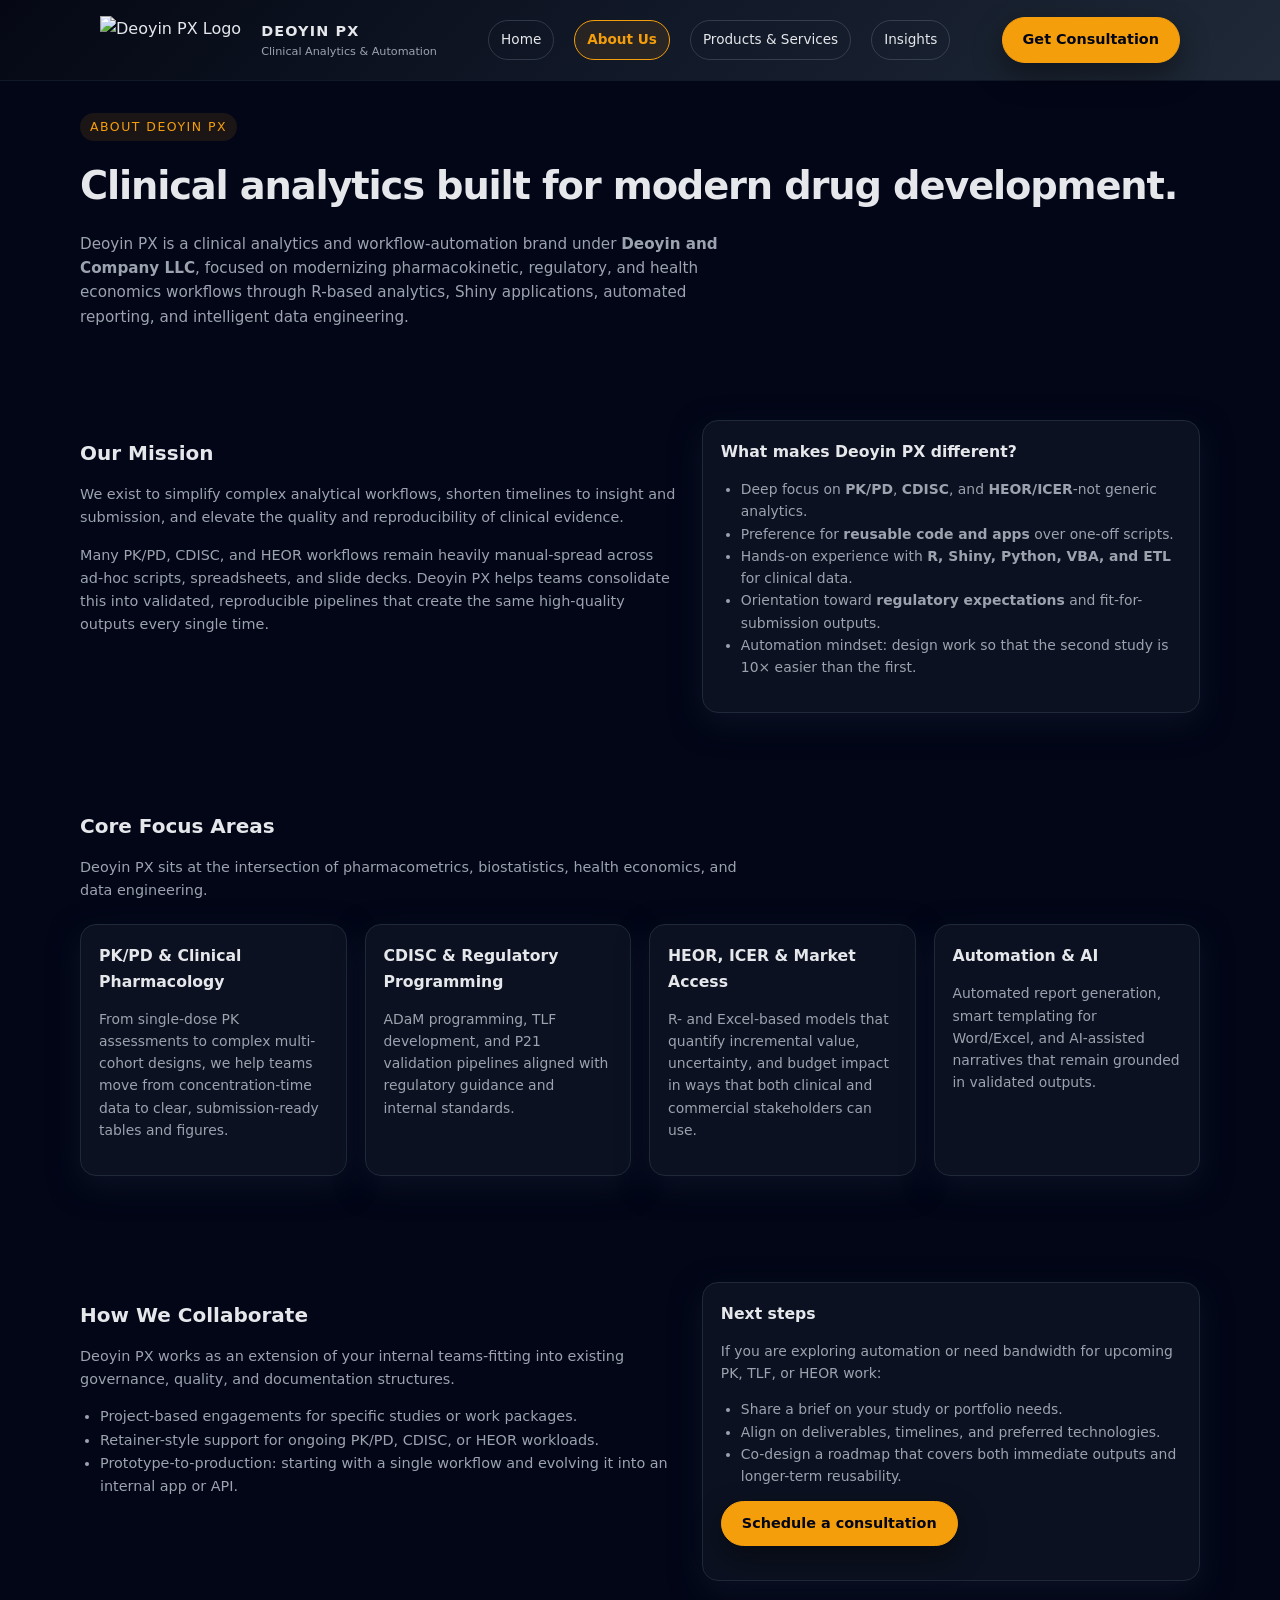
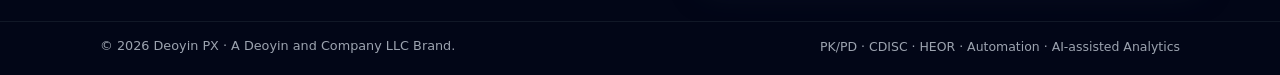
==== about/index.html @ d62b906c "Add new folders for pages" ====
<!DOCTYPE html>
<html lang="en">
<head>
  <meta charset="UTF-8" />
  <title>About | Deoyin PX | Clinical Analytics & Automation</title>
  <meta name="viewport" content="width=device-width, initial-scale=1" />
  <meta name="description" content="Learn more about Deoyin PX, a clinical analytics and automation brand modernizing PK/PD, CDISC, HEOR, and reporting workflows." />
  <style>
    /* Same base styles as index.html */
    :root {
      --bg-dark: #050814;
      --bg-hero-grad: linear-gradient(135deg, #050814, #111827, #1f2937);
      --accent: #f59e0b;
      --accent-soft: rgba(245, 158, 11, 0.1);
      --text-main: #e5e7eb;
      --text-muted: #9ca3af;
      --card-bg: #0b1120;
      --border-subtle: #1f2937;
      --chip-bg: rgba(31, 41, 55, 0.8);
      --link: #38bdf8;
    }

    * { box-sizing: border-box; }

    body {
      margin: 0;
      font-family: system-ui, -apple-system, BlinkMacSystemFont, "Segoe UI", sans-serif;
      background: radial-gradient(circle at top, #020617 0, #020617 40%, #020617 100%);
      color: var(--text-main);
      line-height: 1.6;
    }

    a { color: var(--link); text-decoration: none; }
    a:hover { text-decoration: underline; }

    .page { min-height: 100vh; display: flex; flex-direction: column; }

    header {
      background: var(--bg-hero-grad);
      border-bottom: 1px solid #111827;
      position: sticky;
      top: 0;
      z-index: 20;
    }

    .nav {
      max-width: 1120px;
      margin: 0 auto;
      padding: 16px 20px;
      display: flex;
      align-items: center;
      justify-content: space-between;
      gap: 16px;
    }

    .nav-left {
      display: flex;
      align-items: center;
      gap: 10px;
    }

    .logo-text {
      display: flex;
      flex-direction: column;
    }

    .logo-text-main {
      font-weight: 600;
      letter-spacing: 0.08em;
      font-size: 0.9rem;
      text-transform: uppercase;
    }

    .logo-text-sub {
      font-size: 0.7rem;
      color: var(--text-muted);
    }

    .nav-center {
      display: flex;
      align-items: center;
      gap: 20px;
    }

    .nav-center .nav-link {
      font-size: 0.85rem;
      padding: 8px 12px;
      border-radius: 999px;
      color: var(--text-main);
      border: 1px solid rgba(148, 163, 184, 0.25);
      transition: background 0.2s, border-color 0.2s;
      text-decoration: none;
    }

    .nav-center .nav-link:hover {
      background: rgba(148, 163, 184, 0.15);
      border-color: rgba(148, 163, 184, 0.5);
    }

    .nav-center .nav-link.active {
      background: var(--accent-soft);
      border-color: var(--accent);
      color: var(--accent);
      font-weight: 600;
    }

    .nav-right {
      display: flex;
      align-items: center;
      gap: 10px;
      font-size: 0.85rem;
    }

    .btn {
      display: inline-flex;
      align-items: center;
      justify-content: center;
      padding: 10px 20px;
      border-radius: 999px;
      font-size: 0.9rem;
      border: 1px solid transparent;
      cursor: pointer;
      text-decoration: none;
    }

    .btn-primary {
      background: var(--accent);
      border-color: var(--accent);
      color: #020617;
      font-weight: 600;
      box-shadow: 0 12px 30px rgba(0,0,0,0.4);
    }

    .btn-primary:hover { filter: brightness(1.05); }

    @media (max-width: 900px) {
      .nav { flex-wrap: wrap; justify-content: center; }
      .nav-center { order: 3; flex-wrap: wrap; justify-content: center; }
    }

    main { flex: 1; }

    .section {
      padding: 40px 20px;
    }

    .section-inner {
      max-width: 1120px;
      margin: 0 auto;
    }

    .hero-simple {
      padding-top: 32px;
      padding-bottom: 10px;
    }

    .page-eyebrow {
      display: inline-flex;
      align-items: center;
      gap: 6px;
      padding: 4px 10px;
      border-radius: 999px;
      background: var(--accent-soft);
      color: var(--accent);
      font-size: 0.78rem;
      letter-spacing: 0.12em;
      text-transform: uppercase;
    }

    .page-title {
      font-size: clamp(1.9rem, 2.6vw + 1rem, 2.4rem);
      font-weight: 650;
      letter-spacing: -0.03em;
      margin: 14px 0 8px;
    }

    .page-subtitle {
      font-size: 0.95rem;
      color: var(--text-muted);
      max-width: 640px;
    }

    .section-title {
      font-size: 1.25rem;
      margin-bottom: 8px;
    }

    .section-sub {
      font-size: 0.9rem;
      color: var(--text-muted);
      max-width: 680px;
    }

    .two-col {
      display: grid;
      grid-template-columns: minmax(0, 1.2fr) minmax(0, 1fr);
      gap: 24px;
      margin-top: 26px;
    }

    @media (max-width: 900px) {
      .two-col {
        grid-template-columns: minmax(0, 1fr);
      }
    }

    .card {
      background: var(--card-bg);
      border-radius: 16px;
      padding: 18px 18px 20px;
      border: 1px solid var(--border-subtle);
      box-shadow: 0 10px 30px rgba(15, 23, 42, 0.7);
      font-size: 0.87rem;
      color: var(--text-muted);
    }

    .card h3 {
      margin-top: 0;
      margin-bottom: 6px;
      font-size: 0.98rem;
      color: var(--text-main);
    }

    ul { padding-left: 20px; }

    footer {
      border-top: 1px solid #111827;
      background: #020617;
      font-size: 0.8rem;
      color: var(--text-muted);
    }

    .footer-inner {
      max-width: 1120px;
      margin: 0 auto;
      padding: 14px 20px 18px;
      display: flex;
      flex-wrap: wrap;
      justify-content: space-between;
      gap: 10px;
      align-items: center;
    }
  </style>
</head>
<body>
<div class="page">
<header>
  <div class="nav">
    <div class="nav-left">
      <img src="img/deoyin-px-logo.png"
           alt="Deoyin PX Logo"
           style="height:48px; width:auto; margin-right:10px;">
      <div class="logo-text">
        <div class="logo-text-main">DEOYIN PX</div>
        <div class="logo-text-sub">Clinical Analytics & Automation</div>
      </div>
    </div>

    <div class="nav-center">
      <a class="nav-link" href="index.html">Home</a>
      <a class="nav-link active" href="about.html">About Us</a>
      <a class="nav-link" href="services.html">Products & Services</a>
      <a class="nav-link" href="insights.html">Insights</a>
    </div>

    <div class="nav-right">
      <a class="btn btn-primary" href="consultation.html">
        Get Consultation
      </a>
    </div>
  </div>
</header>

<main>
  <section class="section hero-simple">
    <div class="section-inner">
      <div class="page-eyebrow">About Deoyin PX</div>
      <h1 class="page-title">Clinical analytics built for modern drug development.</h1>
      <p class="page-subtitle">
        Deoyin PX is a clinical analytics and workflow-automation brand under <strong>Deoyin and Company LLC</strong>, focused on modernizing pharmacokinetic, regulatory, and health economics workflows through R-based analytics, Shiny applications, automated reporting, and intelligent data engineering.
      </p>
    </div>
  </section>

  <section class="section">
    <div class="section-inner two-col">
      <div>
        <h2 class="section-title">Our Mission</h2>
        <p class="section-sub">
          We exist to simplify complex analytical workflows, shorten timelines to insight and submission, and elevate the quality and reproducibility of clinical evidence.
        </p>
        <p style="font-size:0.9rem; color:var(--text-muted); margin-top:10px;">
          Many PK/PD, CDISC, and HEOR workflows remain heavily manual-spread across ad-hoc scripts, spreadsheets, and slide decks. Deoyin PX helps teams consolidate this into validated, reproducible pipelines that create the same high-quality outputs every single time.
        </p>
      </div>

      <div class="card">
        <h3>What makes Deoyin PX different?</h3>
        <ul>
          <li>Deep focus on <strong>PK/PD</strong>, <strong>CDISC</strong>, and <strong>HEOR/ICER</strong>-not generic analytics.</li>
          <li>Preference for <strong>reusable code and apps</strong> over one-off scripts.</li>
          <li>Hands-on experience with <strong>R, Shiny, Python, VBA, and ETL</strong> for clinical data.</li>
          <li>Orientation toward <strong>regulatory expectations</strong> and fit-for-submission outputs.</li>
          <li>Automation mindset: design work so that the second study is 10× easier than the first.</li>
        </ul>
      </div>
    </div>
  </section>

  <section class="section">
    <div class="section-inner">
      <h2 class="section-title">Core Focus Areas</h2>
      <p class="section-sub">
        Deoyin PX sits at the intersection of pharmacometrics, biostatistics, health economics, and data engineering.
      </p>

      <div style="display:grid; grid-template-columns:repeat(auto-fit,minmax(260px,1fr)); gap:18px; margin-top:22px;">
        <div class="card">
          <h3>PK/PD & Clinical Pharmacology</h3>
          <p>
            From single-dose PK assessments to complex multi-cohort designs, we help teams move from concentration-time data to clear, submission-ready tables and figures.
          </p>
        </div>
        <div class="card">
          <h3>CDISC & Regulatory Programming</h3>
          <p>
            ADaM programming, TLF development, and P21 validation pipelines aligned with regulatory guidance and internal standards.
          </p>
        </div>
        <div class="card">
          <h3>HEOR, ICER & Market Access</h3>
          <p>
            R- and Excel-based models that quantify incremental value, uncertainty, and budget impact in ways that both clinical and commercial stakeholders can use.
          </p>
        </div>
        <div class="card">
          <h3>Automation & AI</h3>
          <p>
            Automated report generation, smart templating for Word/Excel, and AI-assisted narratives that remain grounded in validated outputs.
          </p>
        </div>
      </div>
    </div>
  </section>

  <section class="section">
    <div class="section-inner two-col">
      <div>
        <h2 class="section-title">How We Collaborate</h2>
        <p class="section-sub">
          Deoyin PX works as an extension of your internal teams-fitting into existing governance, quality, and documentation structures.
        </p>
        <ul style="font-size:0.9rem; color:var(--text-muted); margin-top:10px;">
          <li>Project-based engagements for specific studies or work packages.</li>
          <li>Retainer-style support for ongoing PK/PD, CDISC, or HEOR workloads.</li>
          <li>Prototype-to-production: starting with a single workflow and evolving it into an internal app or API.</li>
        </ul>
      </div>

      <div class="card">
        <h3>Next steps</h3>
        <p>
          If you are exploring automation or need bandwidth for upcoming PK, TLF, or HEOR work:
        </p>
        <ul>
          <li>Share a brief on your study or portfolio needs.</li>
          <li>Align on deliverables, timelines, and preferred technologies.</li>
          <li>Co-design a roadmap that covers both immediate outputs and longer-term reusability.</li>
        </ul>
        <p style="margin-top:10px;">
          <a class="btn btn-primary" href="consultation.html">Schedule a consultation</a>
        </p>
      </div>
    </div>
  </section>
</main>

<footer>
  <div class="footer-inner">
    <span>© <span id="year"></span> Deoyin PX · A Deoyin and Company LLC Brand.</span>
    <span style="font-size: 0.78rem;">PK/PD · CDISC · HEOR · Automation · AI-assisted Analytics</span>
  </div>
</footer>
</div>
<script>
  document.getElementById("year").textContent = new Date().getFullYear();
</script>
</body>
</html>
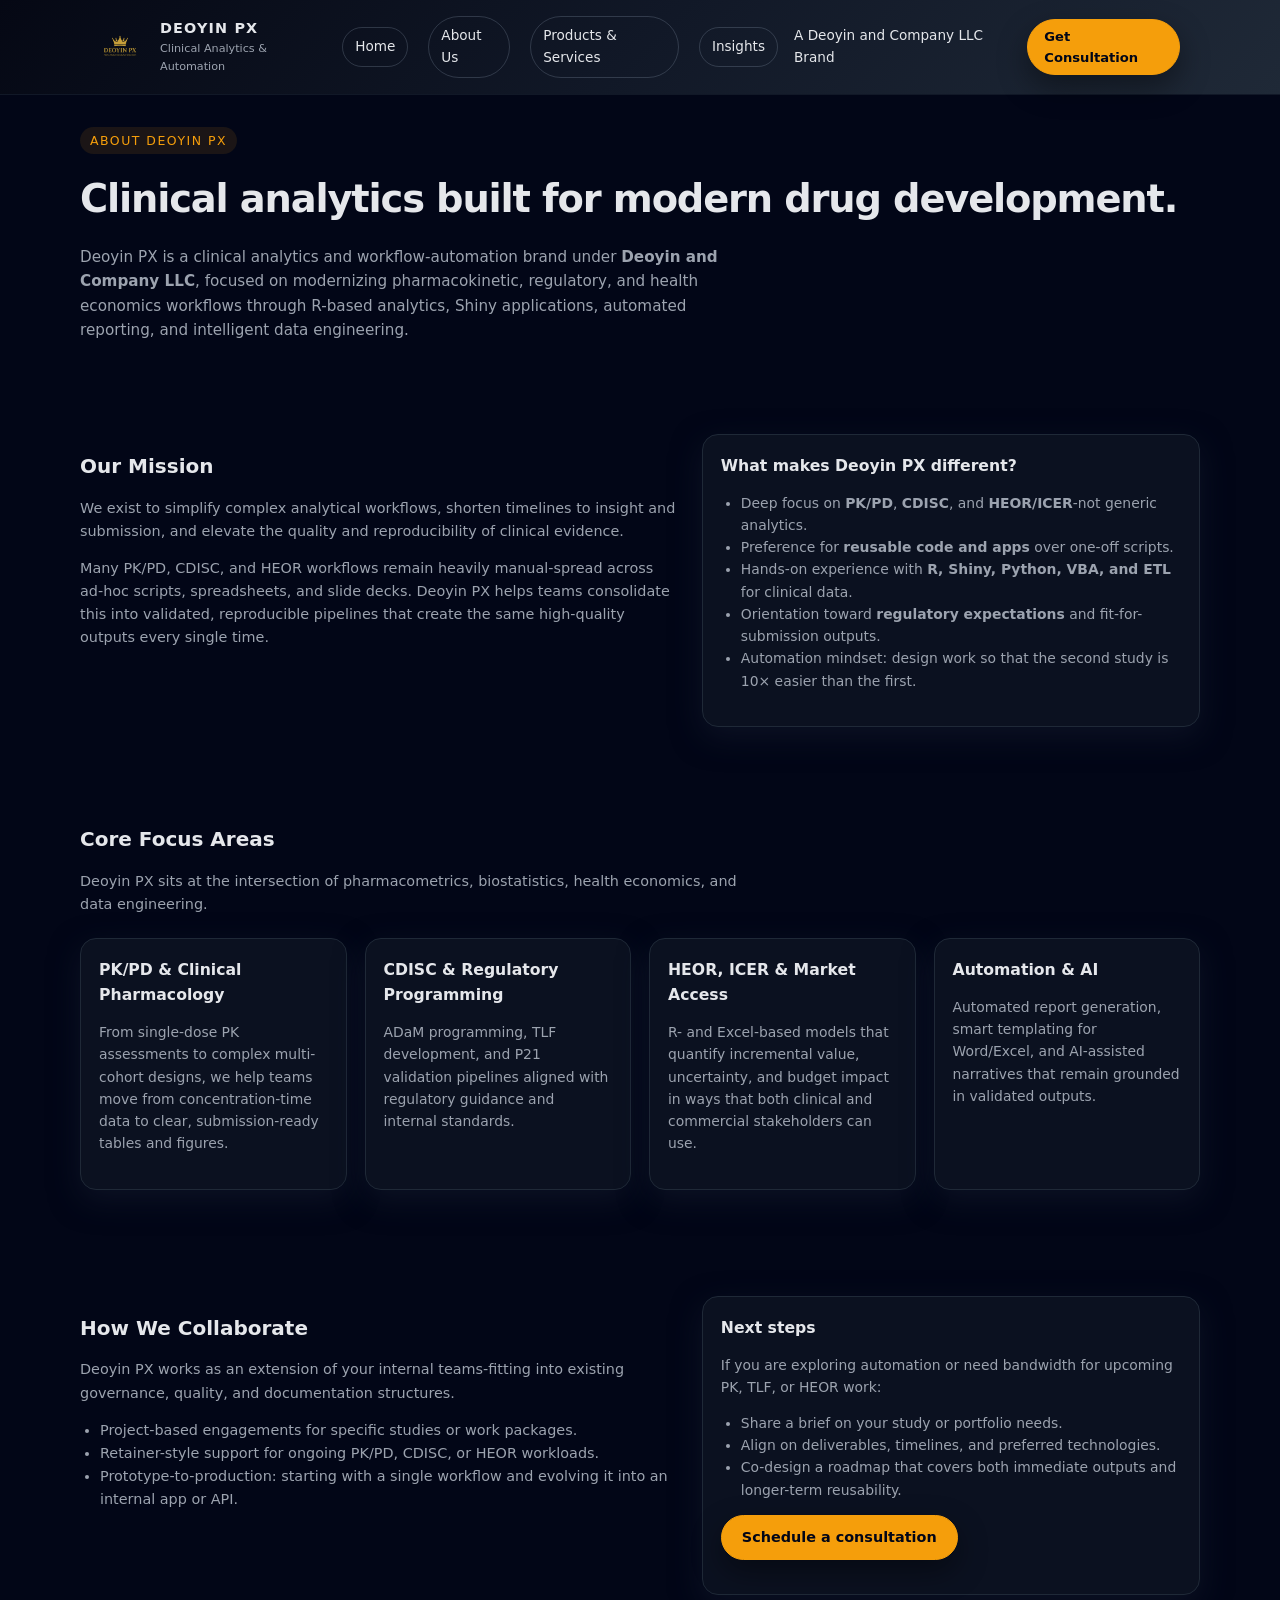
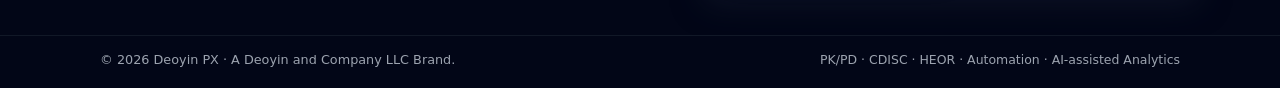
==== commit 2bb82ed7: "Update index.html modified header to make active" ====
--- a/about/index.html
+++ b/about/index.html
@@ -246,25 +246,52 @@
 <div class="page">
 <header>
   <div class="nav">
+    <!-- LEFT: Logo -->
     <div class="nav-left">
-      <img src="img/deoyin-px-logo.png"
+      <img src="/img/deoyin-px-logo.png"
            alt="Deoyin PX Logo"
-           style="height:48px; width:auto; margin-right:10px;">
+           style="height:40px; width:auto; margin-right:10px;">
       <div class="logo-text">
         <div class="logo-text-main">DEOYIN PX</div>
         <div class="logo-text-sub">Clinical Analytics & Automation</div>
       </div>
     </div>
 
-    <div class="nav-center">
-      <a class="nav-link" href="index.html">Home</a>
-      <a class="nav-link active" href="about.html">About Us</a>
-      <a class="nav-link" href="services.html">Products & Services</a>
-      <a class="nav-link" href="insights.html">Insights</a>
-    </div>
-
+    <!-- CENTER: Main navigation -->
+    <nav class="nav-center">
+      <!-- On EACH page, set nav-active on the relevant link -->
+
+      <!-- Home -->
+      <a href="/"
+         class="nav-link <!--HOME_ACTIVE-->">
+        Home
+      </a>
+
+      <!-- About Us -->
+      <a href="/about/"
+         class="nav-link nav-active <!--ABOUT_ACTIVE-->">
+        About Us
+      </a>
+
+      <!-- Products / Services -->
+      <a href="/services/"
+         class="nav-link <!--SERVICES_ACTIVE-->">
+        Products &amp; Services
+      </a>
+
+      <!-- Insights -->
+      <a href="/insights/"
+         class="nav-link <!--INSIGHTS_ACTIVE-->">
+        Insights
+      </a>
+    </nav>
+
+    <!-- RIGHT: Brand chip + Call to action -->
     <div class="nav-right">
-      <a class="btn btn-primary" href="consultation.html">
+      <div class="nav-chip">A Deoyin and Company LLC Brand</div>
+      <a class="btn btn-primary"
+         href="/consultation/"
+         style="padding: 6px 16px; font-size: 0.82rem;">
         Get Consultation
       </a>
     </div>
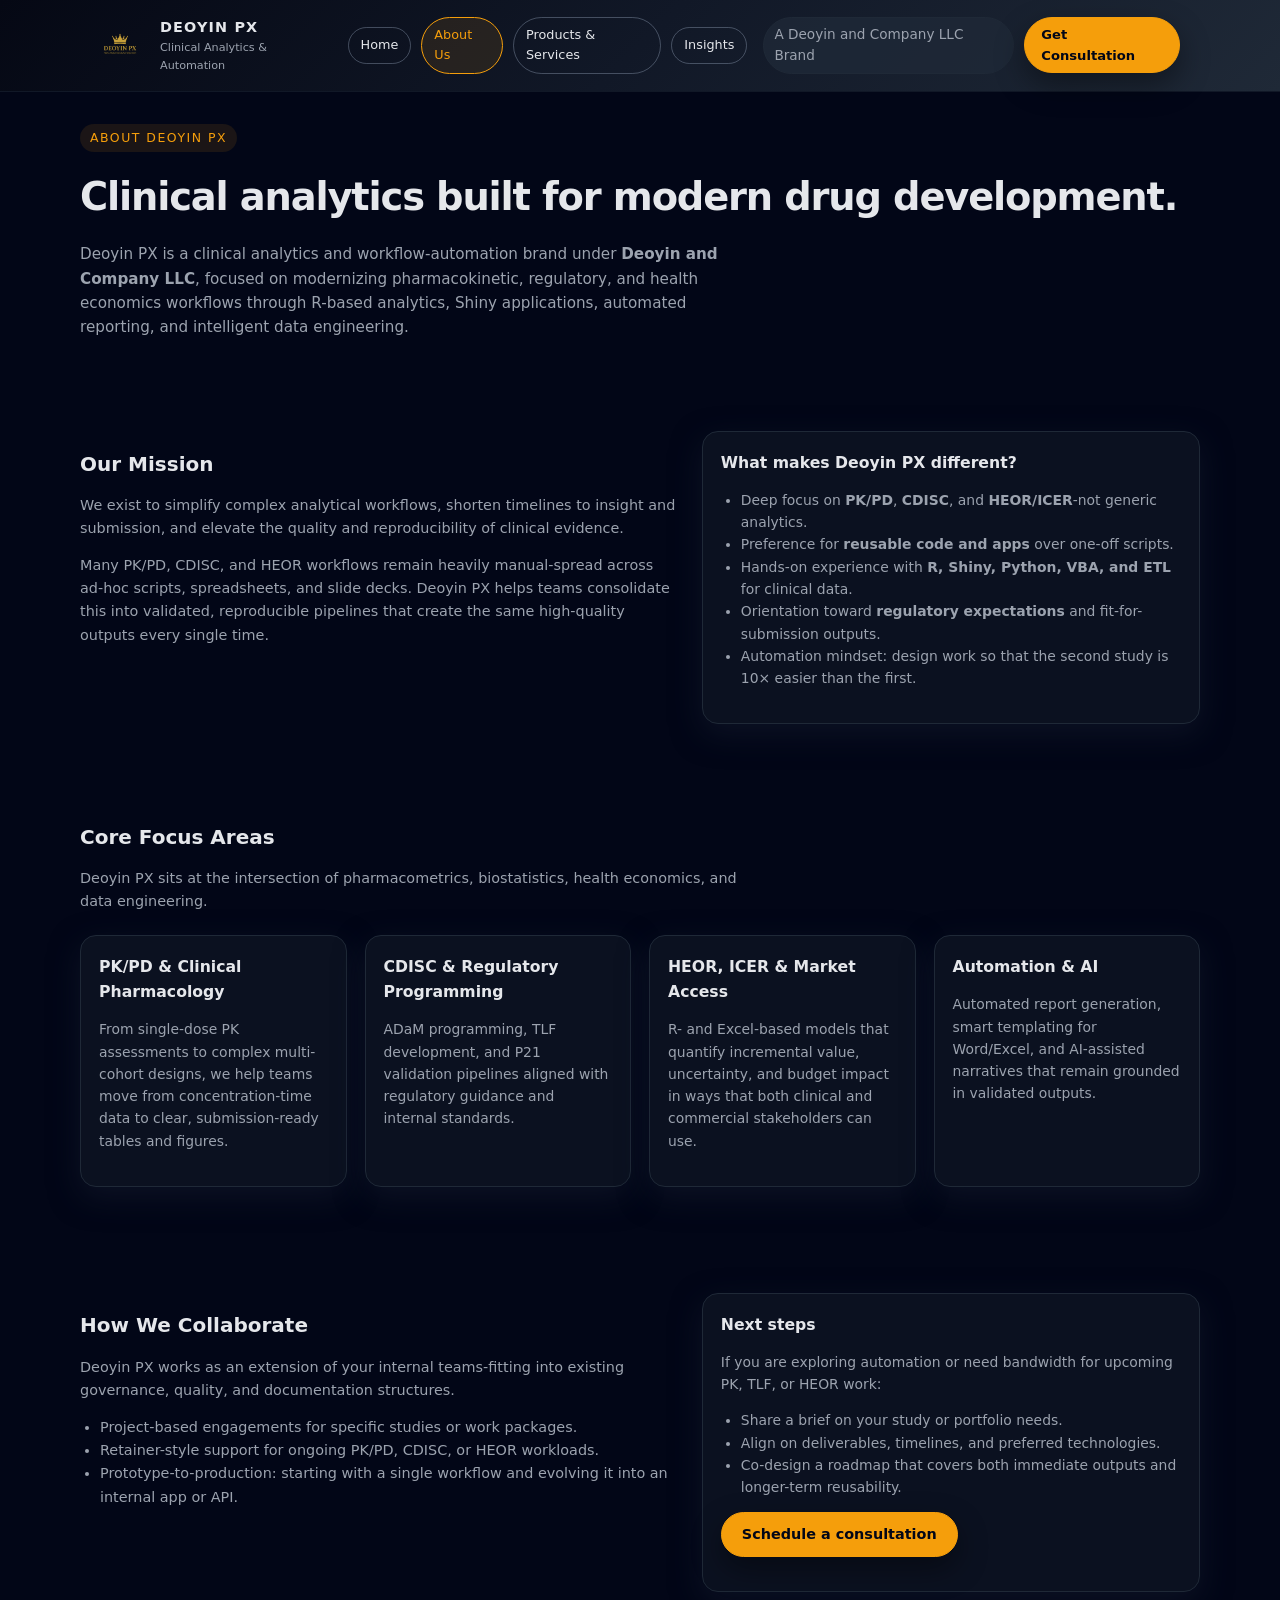
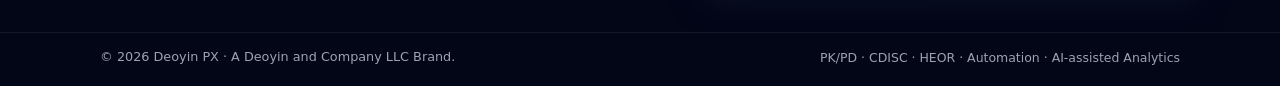
==== commit 7bb62d78: "Update index.html fixed navigation highlight" ====
--- a/about/index.html
+++ b/about/index.html
@@ -43,73 +43,88 @@
       z-index: 20;
     }
 
-    .nav {
-      max-width: 1120px;
-      margin: 0 auto;
-      padding: 16px 20px;
-      display: flex;
-      align-items: center;
-      justify-content: space-between;
-      gap: 16px;
-    }
-
-    .nav-left {
-      display: flex;
-      align-items: center;
-      gap: 10px;
-    }
-
-    .logo-text {
-      display: flex;
-      flex-direction: column;
-    }
-
-    .logo-text-main {
-      font-weight: 600;
-      letter-spacing: 0.08em;
-      font-size: 0.9rem;
-      text-transform: uppercase;
-    }
-
-    .logo-text-sub {
-      font-size: 0.7rem;
-      color: var(--text-muted);
-    }
-
-    .nav-center {
-      display: flex;
-      align-items: center;
-      gap: 20px;
-    }
-
-    .nav-center .nav-link {
-      font-size: 0.85rem;
-      padding: 8px 12px;
-      border-radius: 999px;
-      color: var(--text-main);
-      border: 1px solid rgba(148, 163, 184, 0.25);
-      transition: background 0.2s, border-color 0.2s;
-      text-decoration: none;
-    }
-
-    .nav-center .nav-link:hover {
-      background: rgba(148, 163, 184, 0.15);
-      border-color: rgba(148, 163, 184, 0.5);
-    }
-
-    .nav-center .nav-link.active {
-      background: var(--accent-soft);
-      border-color: var(--accent);
-      color: var(--accent);
-      font-weight: 600;
-    }
-
-    .nav-right {
-      display: flex;
-      align-items: center;
-      gap: 10px;
-      font-size: 0.85rem;
-    }
+.nav {
+  max-width: 1120px;
+  margin: 0 auto;
+  padding: 16px 20px;
+  display: flex;
+  align-items: center;
+  justify-content: space-between;
+  gap: 16px;
+}
+
+.nav-left {
+  display: flex;
+  align-items: center;
+  gap: 10px;
+}
+
+.logo-text {
+  display: flex;
+  flex-direction: column;
+}
+
+.logo-text-main {
+  font-weight: 600;
+  letter-spacing: 0.08em;
+  font-size: 0.9rem;
+  text-transform: uppercase;
+}
+
+.logo-text-sub {
+  font-size: 0.7rem;
+  color: var(--text-muted);
+}
+
+/* NEW: center nav links */
+.nav-center {
+  display: flex;
+  align-items: center;
+  gap: 10px;
+  font-size: 0.82rem;
+}
+
+    /* Right side (chip + button) */
+.nav-right {
+  display: flex;
+  align-items: center;
+  gap: 10px;
+  font-size: 0.85rem;
+}
+/* --- NAV LINKS --- */
+
+.nav-link {
+  padding: 7px 12px;
+  border-radius: 999px;
+  border: 1px solid rgba(148, 163, 184, 0.4);
+  font-size: 0.8rem;
+  color: var(--text-main);
+  text-decoration: none;
+  background: transparent;
+  transition: background 0.15s ease, border-color 0.15s ease, color 0.15s ease;
+}
+
+.nav-link:hover {
+  background: rgba(15, 23, 42, 0.9);
+  border-color: rgba(148, 163, 184, 0.8);
+}
+
+/* Active page link */
+.nav-link.nav-active {
+  background: var(--accent-soft);
+  border-color: var(--accent);
+  color: var(--accent);
+}
+
+/* “A Deoyin and Company LLC Brand” chip – keep or adapt */
+.nav-chip {
+  padding: 6px 10px;
+  border-radius: 999px;
+  background: var(--chip-bg);
+  color: var(--text-muted);
+  border: 1px solid #1f2937;
+}
+
 
     .btn {
       display: inline-flex;
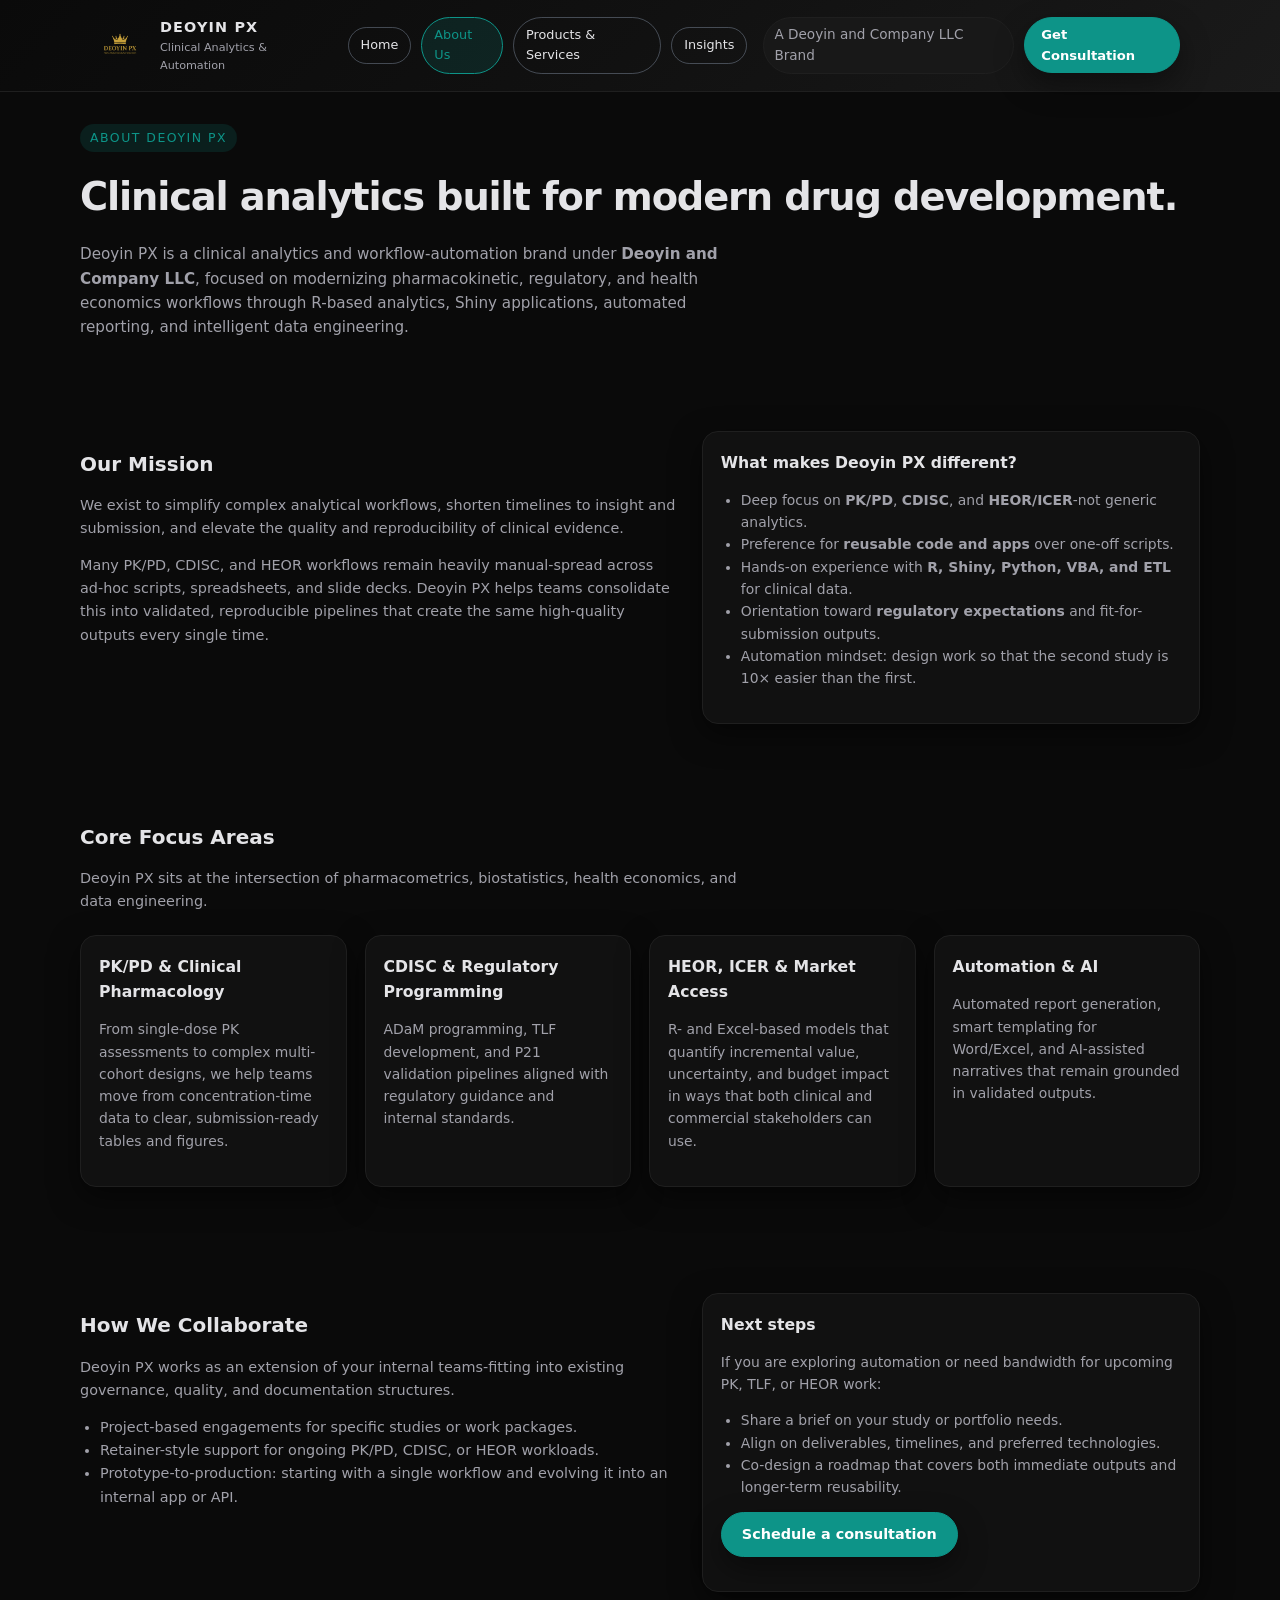
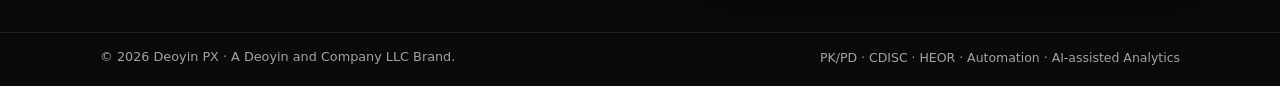
==== commit 6030129c: "Apply zinc-dark + teal design system palette across all pages Replace gold accent with teal (#0d9488" ====
--- a/about/index.html
+++ b/about/index.html
@@ -8,16 +8,23 @@
   <style>
     /* Same base styles as index.html */
     :root {
-      --bg-dark: #050814;
-      --bg-hero-grad: linear-gradient(135deg, #050814, #111827, #1f2937);
-      --accent: #f59e0b;
-      --accent-soft: rgba(245, 158, 11, 0.1);
-      --text-main: #e5e7eb;
-      --text-muted: #9ca3af;
-      --card-bg: #0b1120;
-      --border-subtle: #1f2937;
-      --chip-bg: rgba(31, 41, 55, 0.8);
-      --link: #38bdf8;
+      --bg: #0a0a0a;
+      --surface: #111111;
+      --surface-2: #1a1a1a;
+      --surface-3: #222222;
+      --border: #1f1f1f;
+      --border-2: #2a2a2a;
+      --text: #e4e4e7;
+      --text-2: #a1a1aa;
+      --muted: #52525b;
+      --accent: #0d9488;
+      --accent-hover: #0f9e90;
+      --accent-dim: rgba(13,148,136,.15);
+      --critical: #ef4444;
+      --high: #f97316;
+      --medium: #eab308;
+      --low: #22c55e;
+      --info: #3b82f6;
     }
 
     * { box-sizing: border-box; }
@@ -25,19 +32,19 @@
     body {
       margin: 0;
       font-family: system-ui, -apple-system, BlinkMacSystemFont, "Segoe UI", sans-serif;
-      background: radial-gradient(circle at top, #020617 0, #020617 40%, #020617 100%);
-      color: var(--text-main);
+      background: var(--bg);
+      color: var(--text);
       line-height: 1.6;
     }
 
-    a { color: var(--link); text-decoration: none; }
+    a { color: var(--info); text-decoration: none; }
     a:hover { text-decoration: underline; }
 
     .page { min-height: 100vh; display: flex; flex-direction: column; }
 
     header {
-      background: var(--bg-hero-grad);
-      border-bottom: 1px solid #111827;
+      background: linear-gradient(135deg, #0a0a0a, #111111, #1a1a1a);
+      border-bottom: 1px solid var(--border);
       position: sticky;
       top: 0;
       z-index: 20;
@@ -73,7 +80,7 @@
 
 .logo-text-sub {
   font-size: 0.7rem;
-  color: var(--text-muted);
+  color: var(--text-2);
 }
 
 /* NEW: center nav links */
@@ -98,20 +105,20 @@
   border-radius: 999px;
   border: 1px solid rgba(148, 163, 184, 0.4);
   font-size: 0.8rem;
-  color: var(--text-main);
+  color: var(--text);
   text-decoration: none;
   background: transparent;
   transition: background 0.15s ease, border-color 0.15s ease, color 0.15s ease;
 }
 
 .nav-link:hover {
-  background: rgba(15, 23, 42, 0.9);
+  background: rgba(17,17,17,0.9);
   border-color: rgba(148, 163, 184, 0.8);
 }
 
 /* Active page link */
 .nav-link.nav-active {
-  background: var(--accent-soft);
+  background: var(--accent-dim);
   border-color: var(--accent);
   color: var(--accent);
 }
@@ -120,9 +127,9 @@
 .nav-chip {
   padding: 6px 10px;
   border-radius: 999px;
-  background: var(--chip-bg);
-  color: var(--text-muted);
-  border: 1px solid #1f2937;
+  background: rgba(26,26,26,0.8);
+  color: var(--text-2);
+  border: 1px solid var(--border);
 }
 
 
@@ -141,7 +148,7 @@
     .btn-primary {
       background: var(--accent);
       border-color: var(--accent);
-      color: #020617;
+      color: #fff;
       font-weight: 600;
       box-shadow: 0 12px 30px rgba(0,0,0,0.4);
     }
@@ -175,7 +182,7 @@
       gap: 6px;
       padding: 4px 10px;
       border-radius: 999px;
-      background: var(--accent-soft);
+      background: var(--accent-dim);
       color: var(--accent);
       font-size: 0.78rem;
       letter-spacing: 0.12em;
@@ -191,7 +198,7 @@
 
     .page-subtitle {
       font-size: 0.95rem;
-      color: var(--text-muted);
+      color: var(--text-2);
       max-width: 640px;
     }
 
@@ -202,7 +209,7 @@
 
     .section-sub {
       font-size: 0.9rem;
-      color: var(--text-muted);
+      color: var(--text-2);
       max-width: 680px;
     }
 
@@ -220,29 +227,29 @@
     }
 
     .card {
-      background: var(--card-bg);
+      background: var(--surface);
       border-radius: 16px;
       padding: 18px 18px 20px;
-      border: 1px solid var(--border-subtle);
-      box-shadow: 0 10px 30px rgba(15, 23, 42, 0.7);
+      border: 1px solid var(--border);
+      box-shadow: 0 10px 30px rgba(0,0,0,0.5);
       font-size: 0.87rem;
-      color: var(--text-muted);
+      color: var(--text-2);
     }
 
     .card h3 {
       margin-top: 0;
       margin-bottom: 6px;
       font-size: 0.98rem;
-      color: var(--text-main);
+      color: var(--text);
     }
 
     ul { padding-left: 20px; }
 
     footer {
-      border-top: 1px solid #111827;
-      background: #020617;
+      border-top: 1px solid var(--border);
+      background: var(--bg);
       font-size: 0.8rem;
-      color: var(--text-muted);
+      color: var(--text-2);
     }
 
     .footer-inner {
@@ -331,7 +338,7 @@
         <p class="section-sub">
           We exist to simplify complex analytical workflows, shorten timelines to insight and submission, and elevate the quality and reproducibility of clinical evidence.
         </p>
-        <p style="font-size:0.9rem; color:var(--text-muted); margin-top:10px;">
+        <p style="font-size:0.9rem; color:var(--text-2); margin-top:10px;">
           Many PK/PD, CDISC, and HEOR workflows remain heavily manual-spread across ad-hoc scripts, spreadsheets, and slide decks. Deoyin PX helps teams consolidate this into validated, reproducible pipelines that create the same high-quality outputs every single time.
         </p>
       </div>
@@ -392,7 +399,7 @@
         <p class="section-sub">
           Deoyin PX works as an extension of your internal teams-fitting into existing governance, quality, and documentation structures.
         </p>
-        <ul style="font-size:0.9rem; color:var(--text-muted); margin-top:10px;">
+        <ul style="font-size:0.9rem; color:var(--text-2); margin-top:10px;">
           <li>Project-based engagements for specific studies or work packages.</li>
           <li>Retainer-style support for ongoing PK/PD, CDISC, or HEOR workloads.</li>
           <li>Prototype-to-production: starting with a single workflow and evolving it into an internal app or API.</li>
@@ -410,7 +417,7 @@
           <li>Co-design a roadmap that covers both immediate outputs and longer-term reusability.</li>
         </ul>
         <p style="margin-top:10px;">
-          <a class="btn btn-primary" href="consultation.html">Schedule a consultation</a>
+          <a class="btn btn-primary" href="/consultation/">Schedule a consultation</a>
         </p>
       </div>
     </div>
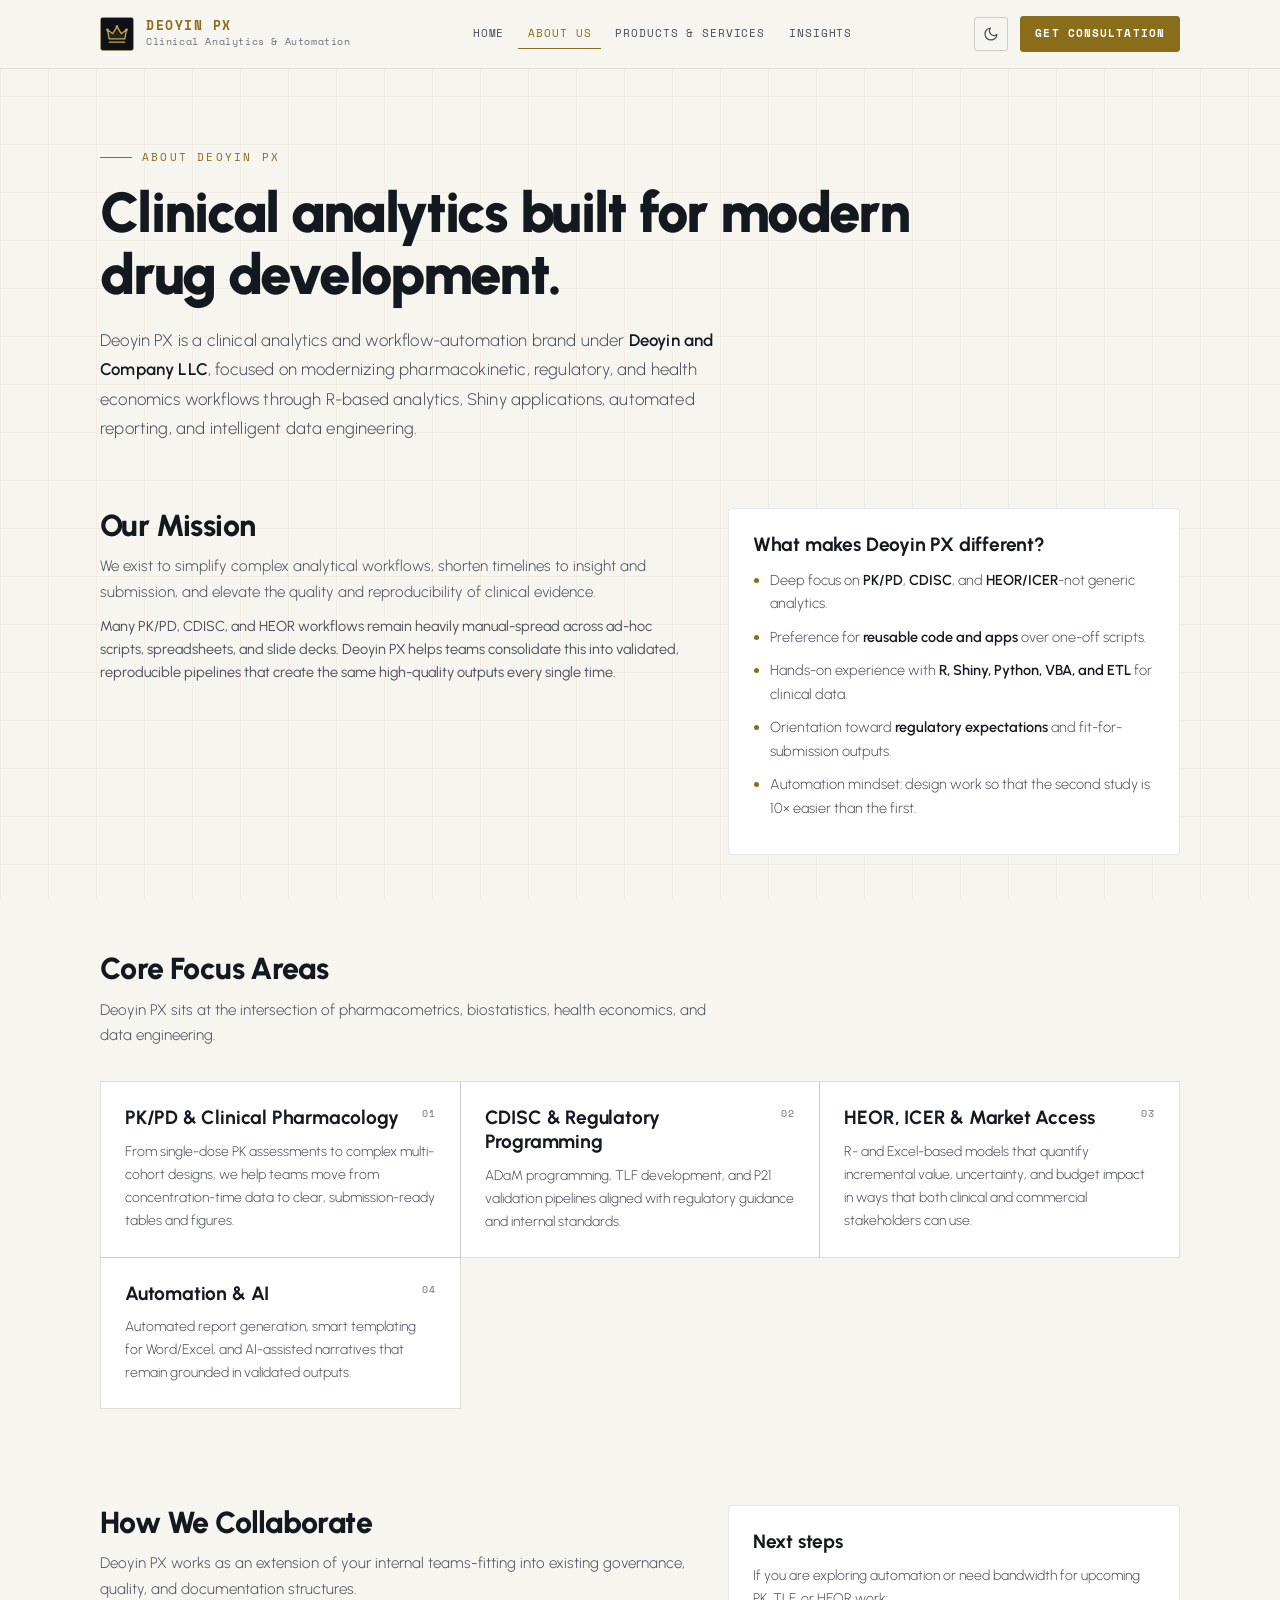
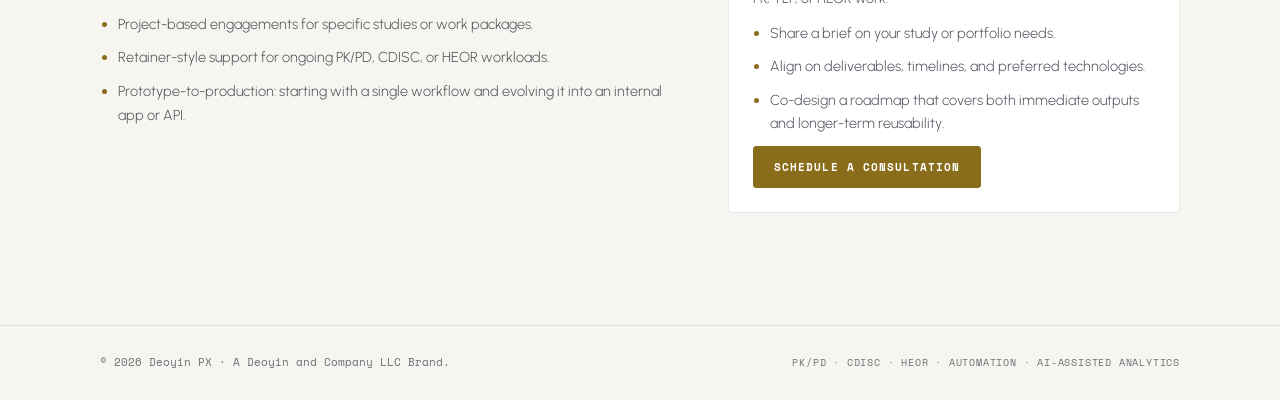
==== commit 6d1d80f9: "Restyle site with dark/gold design, new logo, and light/dark mode - Move duplicated inline styles in" ====
--- a/about/index.html
+++ b/about/index.html
@@ -5,264 +5,12 @@
   <title>About | Deoyin PX | Clinical Analytics & Automation</title>
   <meta name="viewport" content="width=device-width, initial-scale=1" />
   <meta name="description" content="Learn more about Deoyin PX, a clinical analytics and automation brand modernizing PK/PD, CDISC, HEOR, and reporting workflows." />
-  <style>
-    /* Same base styles as index.html */
-    :root {
-      --bg: #0a0a0a;
-      --surface: #111111;
-      --surface-2: #1a1a1a;
-      --surface-3: #222222;
-      --border: #1f1f1f;
-      --border-2: #2a2a2a;
-      --text: #e4e4e7;
-      --text-2: #a1a1aa;
-      --muted: #52525b;
-      --accent: #0d9488;
-      --accent-hover: #0f9e90;
-      --accent-dim: rgba(13,148,136,.15);
-      --critical: #ef4444;
-      --high: #f97316;
-      --medium: #eab308;
-      --low: #22c55e;
-      --info: #3b82f6;
-    }
-
-    * { box-sizing: border-box; }
-
-    body {
-      margin: 0;
-      font-family: system-ui, -apple-system, BlinkMacSystemFont, "Segoe UI", sans-serif;
-      background: var(--bg);
-      color: var(--text);
-      line-height: 1.6;
-    }
-
-    a { color: var(--info); text-decoration: none; }
-    a:hover { text-decoration: underline; }
-
-    .page { min-height: 100vh; display: flex; flex-direction: column; }
-
-    header {
-      background: linear-gradient(135deg, #0a0a0a, #111111, #1a1a1a);
-      border-bottom: 1px solid var(--border);
-      position: sticky;
-      top: 0;
-      z-index: 20;
-    }
-
-.nav {
-  max-width: 1120px;
-  margin: 0 auto;
-  padding: 16px 20px;
-  display: flex;
-  align-items: center;
-  justify-content: space-between;
-  gap: 16px;
-}
-
-.nav-left {
-  display: flex;
-  align-items: center;
-  gap: 10px;
-}
-
-.logo-text {
-  display: flex;
-  flex-direction: column;
-}
-
-.logo-text-main {
-  font-weight: 600;
-  letter-spacing: 0.08em;
-  font-size: 0.9rem;
-  text-transform: uppercase;
-}
-
-.logo-text-sub {
-  font-size: 0.7rem;
-  color: var(--text-2);
-}
-
-/* NEW: center nav links */
-.nav-center {
-  display: flex;
-  align-items: center;
-  gap: 10px;
-  font-size: 0.82rem;
-}
-
-    /* Right side (chip + button) */
-.nav-right {
-  display: flex;
-  align-items: center;
-  gap: 10px;
-  font-size: 0.85rem;
-}
-/* --- NAV LINKS --- */
-
-.nav-link {
-  padding: 7px 12px;
-  border-radius: 999px;
-  border: 1px solid rgba(148, 163, 184, 0.4);
-  font-size: 0.8rem;
-  color: var(--text);
-  text-decoration: none;
-  background: transparent;
-  transition: background 0.15s ease, border-color 0.15s ease, color 0.15s ease;
-}
-
-.nav-link:hover {
-  background: rgba(17,17,17,0.9);
-  border-color: rgba(148, 163, 184, 0.8);
-}
-
-/* Active page link */
-.nav-link.nav-active {
-  background: var(--accent-dim);
-  border-color: var(--accent);
-  color: var(--accent);
-}
-
-/* “A Deoyin and Company LLC Brand” chip – keep or adapt */
-.nav-chip {
-  padding: 6px 10px;
-  border-radius: 999px;
-  background: rgba(26,26,26,0.8);
-  color: var(--text-2);
-  border: 1px solid var(--border);
-}
-
-
-    .btn {
-      display: inline-flex;
-      align-items: center;
-      justify-content: center;
-      padding: 10px 20px;
-      border-radius: 999px;
-      font-size: 0.9rem;
-      border: 1px solid transparent;
-      cursor: pointer;
-      text-decoration: none;
-    }
-
-    .btn-primary {
-      background: var(--accent);
-      border-color: var(--accent);
-      color: #fff;
-      font-weight: 600;
-      box-shadow: 0 12px 30px rgba(0,0,0,0.4);
-    }
-
-    .btn-primary:hover { filter: brightness(1.05); }
-
-    @media (max-width: 900px) {
-      .nav { flex-wrap: wrap; justify-content: center; }
-      .nav-center { order: 3; flex-wrap: wrap; justify-content: center; }
-    }
-
-    main { flex: 1; }
-
-    .section {
-      padding: 40px 20px;
-    }
-
-    .section-inner {
-      max-width: 1120px;
-      margin: 0 auto;
-    }
-
-    .hero-simple {
-      padding-top: 32px;
-      padding-bottom: 10px;
-    }
-
-    .page-eyebrow {
-      display: inline-flex;
-      align-items: center;
-      gap: 6px;
-      padding: 4px 10px;
-      border-radius: 999px;
-      background: var(--accent-dim);
-      color: var(--accent);
-      font-size: 0.78rem;
-      letter-spacing: 0.12em;
-      text-transform: uppercase;
-    }
-
-    .page-title {
-      font-size: clamp(1.9rem, 2.6vw + 1rem, 2.4rem);
-      font-weight: 650;
-      letter-spacing: -0.03em;
-      margin: 14px 0 8px;
-    }
-
-    .page-subtitle {
-      font-size: 0.95rem;
-      color: var(--text-2);
-      max-width: 640px;
-    }
-
-    .section-title {
-      font-size: 1.25rem;
-      margin-bottom: 8px;
-    }
-
-    .section-sub {
-      font-size: 0.9rem;
-      color: var(--text-2);
-      max-width: 680px;
-    }
-
-    .two-col {
-      display: grid;
-      grid-template-columns: minmax(0, 1.2fr) minmax(0, 1fr);
-      gap: 24px;
-      margin-top: 26px;
-    }
-
-    @media (max-width: 900px) {
-      .two-col {
-        grid-template-columns: minmax(0, 1fr);
-      }
-    }
-
-    .card {
-      background: var(--surface);
-      border-radius: 16px;
-      padding: 18px 18px 20px;
-      border: 1px solid var(--border);
-      box-shadow: 0 10px 30px rgba(0,0,0,0.5);
-      font-size: 0.87rem;
-      color: var(--text-2);
-    }
-
-    .card h3 {
-      margin-top: 0;
-      margin-bottom: 6px;
-      font-size: 0.98rem;
-      color: var(--text);
-    }
-
-    ul { padding-left: 20px; }
-
-    footer {
-      border-top: 1px solid var(--border);
-      background: var(--bg);
-      font-size: 0.8rem;
-      color: var(--text-2);
-    }
-
-    .footer-inner {
-      max-width: 1120px;
-      margin: 0 auto;
-      padding: 14px 20px 18px;
-      display: flex;
-      flex-wrap: wrap;
-      justify-content: space-between;
-      gap: 10px;
-      align-items: center;
-    }
-  </style>
+  <link rel="preconnect" href="https://fonts.googleapis.com" />
+  <link rel="preconnect" href="https://fonts.gstatic.com" crossorigin />
+  <link href="https://fonts.googleapis.com/css2?family=Space+Mono:wght@400;700&family=Urbanist:wght@300;400;500;600;700;800;900&display=swap" rel="stylesheet" />
+  <link rel="icon" type="image/svg+xml" href="../img/deoyin-px-mark.svg" />
+  <link rel="stylesheet" href="../css/style.css" />
+  <script>try{var t=localStorage.getItem("theme");if(t)document.documentElement.setAttribute("data-theme",t);}catch(e){}</script>
 </head>
 <body>
 <div class="page">
@@ -270,9 +18,7 @@
   <div class="nav">
     <!-- LEFT: Logo -->
     <div class="nav-left">
-      <img src="/img/deoyin-px-logo.png"
-           alt="Deoyin PX Logo"
-           style="height:40px; width:auto; margin-right:10px;">
+      <img src="../img/deoyin-px-mark.svg" alt="Deoyin PX logo" width="34" height="34">
       <div class="logo-text">
         <div class="logo-text-main">DEOYIN PX</div>
         <div class="logo-text-sub">Clinical Analytics & Automation</div>
@@ -284,25 +30,25 @@
       <!-- On EACH page, set nav-active on the relevant link -->
 
       <!-- Home -->
-      <a href="/"
+      <a href="../"
          class="nav-link <!--HOME_ACTIVE-->">
         Home
       </a>
 
       <!-- About Us -->
-      <a href="/about/"
+      <a href="../about/"
          class="nav-link nav-active <!--ABOUT_ACTIVE-->">
         About Us
       </a>
 
       <!-- Products / Services -->
-      <a href="/services/"
+      <a href="../services/"
          class="nav-link <!--SERVICES_ACTIVE-->">
         Products &amp; Services
       </a>
 
       <!-- Insights -->
-      <a href="/insights/"
+      <a href="../insights/"
          class="nav-link <!--INSIGHTS_ACTIVE-->">
         Insights
       </a>
@@ -310,9 +56,13 @@
 
     <!-- RIGHT: Brand chip + Call to action -->
     <div class="nav-right">
+      <button type="button" class="theme-toggle" aria-label="Toggle light and dark mode">
+        <svg class="icon-sun" viewBox="0 0 24 24" fill="none" stroke="currentColor" stroke-width="1.8" stroke-linecap="round" aria-hidden="true"><circle cx="12" cy="12" r="4"/><path d="M12 2v2M12 20v2M4.9 4.9l1.4 1.4M17.7 17.7l1.4 1.4M2 12h2M20 12h2M4.9 19.1l1.4-1.4M17.7 6.3l1.4-1.4"/></svg>
+        <svg class="icon-moon" viewBox="0 0 24 24" fill="none" stroke="currentColor" stroke-width="1.8" stroke-linecap="round" stroke-linejoin="round" aria-hidden="true"><path d="M21 12.8A9 9 0 1 1 11.2 3a7 7 0 0 0 9.8 9.8z"/></svg>
+      </button>
       <div class="nav-chip">A Deoyin and Company LLC Brand</div>
       <a class="btn btn-primary"
-         href="/consultation/"
+         href="../consultation/"
          style="padding: 6px 16px; font-size: 0.82rem;">
         Get Consultation
       </a>
@@ -363,7 +113,7 @@
         Deoyin PX sits at the intersection of pharmacometrics, biostatistics, health economics, and data engineering.
       </p>
 
-      <div style="display:grid; grid-template-columns:repeat(auto-fit,minmax(260px,1fr)); gap:18px; margin-top:22px;">
+      <div class="grid">
         <div class="card">
           <h3>PK/PD & Clinical Pharmacology</h3>
           <p>
@@ -417,7 +167,7 @@
           <li>Co-design a roadmap that covers both immediate outputs and longer-term reusability.</li>
         </ul>
         <p style="margin-top:10px;">
-          <a class="btn btn-primary" href="/consultation/">Schedule a consultation</a>
+          <a class="btn btn-primary" href="../consultation/">Schedule a consultation</a>
         </p>
       </div>
     </div>
@@ -434,5 +184,15 @@
 <script>
   document.getElementById("year").textContent = new Date().getFullYear();
 </script>
+<script>
+  // When opened straight from disk, point folder links at their index.html
+  if (location.protocol === "file:") {
+    document.querySelectorAll("a[href]").forEach(function (a) {
+      var h = a.getAttribute("href");
+      if (!/^([a-z]+:|#)/i.test(h) && h.slice(-1) === "/") a.setAttribute("href", h + "index.html");
+    });
+  }
+</script>
+<script src="../js/theme.js"></script>
 </body>
 </html>
--- a/css/style.css
+++ b/css/style.css
@@ -0,0 +1,859 @@
+/* ==========================================================================
+   Deoyin PX — shared site stylesheet
+   ========================================================================== */
+
+*, *::before, *::after { box-sizing: border-box; margin: 0; padding: 0; }
+
+:root {
+  --bg: #090c10;
+  --bg2: #0e1218;
+  --bg3: #141920;
+  --border: rgba(255,255,255,0.07);
+  --border-strong: rgba(255,255,255,0.12);
+  --gold: #c9a84c;
+  --gold-hover: #d6b75e;
+  --gold-glow: rgba(201,168,76,0.08);
+  --gold-line: rgba(201,168,76,0.3);
+  --text: #e8eaf0;
+  --text-muted: #6b7280;
+  --text-mid: #9ca3af;
+  --success: #4ade80;
+  --error: #f87171;
+  --on-gold: #090c10;
+  --header-bg: rgba(9,12,16,0.92);
+  --grid-line: rgba(201,168,76,0.015);
+  --backdrop: rgba(5,7,10,0.85);
+  --mono: 'Space Mono', monospace;
+  --display: 'Urbanist', sans-serif;
+  color-scheme: dark;
+
+  /* Aliases so existing inline styles keep working */
+  --text-2: var(--text-mid);
+  --accent: var(--gold);
+}
+
+/* Light theme: follows the system unless the visitor picked dark with the toggle */
+@media (prefers-color-scheme: light) {
+  :root:not([data-theme="dark"]) {
+    --bg: #f7f5ef;
+    --bg2: #ffffff;
+    --bg3: #fbf8ef;
+    --border: rgba(20,24,32,0.10);
+    --border-strong: rgba(20,24,32,0.18);
+    --gold: #8a6d1a;
+    --gold-hover: #6f5712;
+    --gold-glow: rgba(176,138,40,0.07);
+    --gold-line: rgba(138,109,26,0.35);
+    --text: #14181f;
+    --text-muted: #6b6f78;
+    --text-mid: #474c56;
+    --success: #15803d;
+    --error: #b91c1c;
+    --on-gold: #ffffff;
+    --header-bg: rgba(247,245,239,0.9);
+    --grid-line: rgba(138,109,26,0.05);
+    --backdrop: rgba(20,24,32,0.45);
+    color-scheme: light;
+  }
+}
+
+:root[data-theme="light"] {
+  --bg: #f7f5ef;
+  --bg2: #ffffff;
+  --bg3: #fbf8ef;
+  --border: rgba(20,24,32,0.10);
+  --border-strong: rgba(20,24,32,0.18);
+  --gold: #8a6d1a;
+  --gold-hover: #6f5712;
+  --gold-glow: rgba(176,138,40,0.07);
+  --gold-line: rgba(138,109,26,0.35);
+  --text: #14181f;
+  --text-muted: #6b6f78;
+  --text-mid: #474c56;
+  --success: #15803d;
+  --error: #b91c1c;
+  --on-gold: #ffffff;
+  --header-bg: rgba(247,245,239,0.9);
+  --grid-line: rgba(138,109,26,0.05);
+  --backdrop: rgba(20,24,32,0.45);
+  color-scheme: light;
+}
+
+html { scroll-behavior: smooth; }
+
+body {
+  background: var(--bg);
+  color: var(--text);
+  transition: background-color 0.25s ease, color 0.25s ease;
+  font-family: var(--display);
+  line-height: 1.6;
+  min-height: 100vh;
+  overflow-x: hidden;
+  -webkit-font-smoothing: antialiased;
+}
+
+body::before {
+  content: '';
+  position: fixed;
+  inset: 0;
+  background-image:
+    linear-gradient(var(--grid-line) 1px, transparent 1px),
+    linear-gradient(90deg, var(--grid-line) 1px, transparent 1px);
+  background-size: 48px 48px;
+  pointer-events: none;
+  z-index: 0;
+}
+
+a { color: var(--gold); text-decoration: none; transition: color 0.2s ease; }
+a:hover { color: var(--gold-hover); }
+
+strong { color: var(--text); font-weight: 600; }
+
+.page {
+  position: relative;
+  z-index: 1;
+  min-height: 100vh;
+  display: flex;
+  flex-direction: column;
+}
+
+main { flex: 1; }
+
+/* --------------------------------------------------------------------------
+   Navigation
+   -------------------------------------------------------------------------- */
+
+header {
+  border-bottom: 1px solid var(--border);
+  position: sticky;
+  top: 0;
+  background: var(--header-bg);
+  backdrop-filter: blur(12px);
+  -webkit-backdrop-filter: blur(12px);
+  z-index: 100;
+}
+
+.nav {
+  max-width: calc(1080px + 4rem);
+  margin: 0 auto;
+  padding: 1rem 2rem;
+  display: flex;
+  align-items: center;
+  justify-content: space-between;
+  gap: 1.25rem;
+}
+
+.nav-left { display: flex; align-items: center; gap: 12px; }
+.nav-left img { display: block; width: 34px; height: 34px; flex-shrink: 0; }
+
+.logo-text { display: flex; flex-direction: column; }
+
+.logo-text-main {
+  font-family: var(--mono);
+  font-size: 13px;
+  font-weight: 700;
+  color: var(--gold);
+  letter-spacing: 0.12em;
+  text-transform: uppercase;
+  line-height: 1.3;
+}
+
+.logo-text-sub {
+  white-space: nowrap;
+  font-family: var(--mono);
+  font-size: 10px;
+  color: var(--text-muted);
+  letter-spacing: 0.06em;
+}
+
+.nav-center { display: flex; align-items: center; gap: 0.25rem; }
+
+.nav-link {
+  white-space: nowrap;
+  font-family: var(--mono);
+  font-size: 11px;
+  letter-spacing: 0.08em;
+  text-transform: uppercase;
+  color: var(--text-mid);
+  padding: 6px 10px;
+  border-bottom: 1px solid transparent;
+  transition: color 0.2s ease, border-color 0.2s ease;
+}
+
+.nav-link:hover { color: var(--text); }
+
+.nav-link.nav-active {
+  color: var(--gold);
+  border-bottom-color: var(--gold);
+}
+
+.nav-right { display: flex; align-items: center; gap: 0.75rem; }
+
+.nav-chip {
+  font-family: var(--mono);
+  font-size: 10px;
+  color: var(--text-muted);
+  letter-spacing: 0.08em;
+  border: 1px solid var(--border);
+  padding: 4px 10px;
+  border-radius: 3px;
+  white-space: nowrap;
+}
+
+/* --------------------------------------------------------------------------
+   Buttons
+   -------------------------------------------------------------------------- */
+
+.btn {
+  display: inline-flex;
+  white-space: nowrap;
+  align-items: center;
+  justify-content: center;
+  gap: 8px;
+  font-family: var(--mono);
+  font-size: 11px !important;
+  font-weight: 700;
+  letter-spacing: 0.1em;
+  text-transform: uppercase;
+  padding: 11px 20px;
+  border-radius: 3px;
+  border: 1px solid transparent;
+  cursor: pointer;
+  text-decoration: none;
+  transition: background 0.2s ease, border-color 0.2s ease, color 0.2s ease, transform 0.2s ease;
+}
+
+.btn-primary {
+  background: var(--gold);
+  border-color: var(--gold);
+  color: var(--on-gold);
+}
+
+.btn-primary:hover {
+  background: var(--gold-hover);
+  border-color: var(--gold-hover);
+  color: var(--on-gold);
+  transform: translateY(-1px);
+}
+
+.btn-ghost {
+  background: transparent;
+  border-color: var(--border-strong);
+  color: var(--text);
+}
+
+.btn-ghost:hover {
+  border-color: var(--gold-line);
+  color: var(--gold);
+}
+
+.nav-right .btn { padding: 8px 14px !important; }
+
+/* --------------------------------------------------------------------------
+   Home hero
+   -------------------------------------------------------------------------- */
+
+.hero {
+  max-width: calc(1080px + 4rem);
+  margin: 0 auto;
+  padding: 5rem 2rem 4rem;
+  display: grid;
+  grid-template-columns: minmax(0, 3fr) minmax(0, 2fr);
+  gap: 3rem;
+  align-items: center;
+}
+
+.hero-logo { display: flex; align-items: center; gap: 16px; margin-bottom: 2.5rem; }
+.hero-logo img { display: block; width: 64px; height: 64px; flex-shrink: 0; }
+.hero-logo-name { font-family: var(--mono); font-size: 18px; font-weight: 700; color: var(--gold); letter-spacing: 0.18em; line-height: 1.2; }
+.hero-logo-sub { font-family: var(--mono); font-size: 10px; color: var(--text-muted); letter-spacing: 0.16em; text-transform: uppercase; margin-top: 4px; }
+
+.hero-eyebrow,
+.page-eyebrow {
+  font-family: var(--mono);
+  font-size: 11px;
+  letter-spacing: 0.2em;
+  color: var(--gold);
+  text-transform: uppercase;
+  margin-bottom: 1rem;
+  display: flex;
+  align-items: center;
+  gap: 10px;
+}
+
+.hero-eyebrow::before,
+.page-eyebrow::before {
+  content: '';
+  display: block;
+  width: 32px;
+  height: 1px;
+  background: var(--gold);
+  flex-shrink: 0;
+}
+
+.hero-title {
+  font-family: var(--display);
+  font-size: clamp(2.4rem, 4.6vw, 4rem);
+  font-weight: 900;
+  line-height: 1.08;
+  letter-spacing: -0.03em;
+  color: var(--text);
+  margin-bottom: 1.25rem;
+}
+
+.hero-highlight { color: var(--gold); }
+
+.hero-subtitle {
+  font-size: 1.05rem;
+  color: var(--text-mid);
+  max-width: 540px;
+  line-height: 1.75;
+  font-weight: 300;
+  letter-spacing: 0.01em;
+}
+
+.hero-cta-row { display: flex; flex-wrap: wrap; gap: 0.75rem; margin-top: 2rem; }
+
+.hero-meta {
+  display: flex;
+  flex-wrap: wrap;
+  gap: 0.5rem 1.5rem;
+  border-top: 1px solid var(--border);
+  margin-top: 2.25rem;
+  padding-top: 1.5rem;
+  font-family: var(--mono);
+  font-size: 10px;
+  letter-spacing: 0.1em;
+  text-transform: uppercase;
+  color: var(--text-muted);
+}
+
+.hero-right-card {
+  background: var(--bg2);
+  border: 1px solid var(--border);
+  border-radius: 4px;
+  padding: 1.75rem;
+  position: relative;
+  overflow: hidden;
+}
+
+.hero-right-card::before {
+  content: '';
+  position: absolute;
+  top: 0; left: 0; right: 0;
+  height: 1px;
+  background: linear-gradient(90deg, var(--gold), transparent);
+}
+
+.hero-right-title {
+  font-family: var(--mono);
+  font-size: 10px;
+  letter-spacing: 0.25em;
+  text-transform: uppercase;
+  color: var(--text-muted);
+  margin-bottom: 1.25rem;
+}
+
+.metric-row {
+  display: flex;
+  justify-content: space-between;
+  align-items: baseline;
+  gap: 1rem;
+  padding: 0.85rem 0;
+  border-bottom: 1px solid var(--border);
+}
+
+.metric-label { font-size: 0.85rem; color: var(--text-mid); font-weight: 300; }
+
+.metric-value {
+  font-family: var(--display);
+  font-size: 1.15rem;
+  font-weight: 800;
+  color: var(--gold);
+  letter-spacing: -0.01em;
+  text-align: right;
+}
+
+.sample-pill {
+  display: inline-block;
+  font-family: var(--mono);
+  font-size: 9px;
+  letter-spacing: 0.1em;
+  text-transform: uppercase;
+  color: var(--text-mid);
+  border: 1px solid var(--border);
+  padding: 4px 8px;
+  border-radius: 2px;
+  margin: 0 4px 6px 0;
+  transition: all 0.2s ease;
+}
+
+.sample-pill:hover { border-color: var(--gold-line); color: var(--gold); }
+
+/* --------------------------------------------------------------------------
+   Sections & page headers
+   -------------------------------------------------------------------------- */
+
+.section { padding: 3rem 2rem; }
+
+.section-inner { max-width: 1080px; margin: 0 auto; }
+
+.hero-simple { padding-top: 5rem; padding-bottom: 1rem; }
+main > .section:first-child { padding-top: 5rem; }
+
+.page-title {
+  font-family: var(--display);
+  font-size: clamp(2.2rem, 4.4vw, 3.75rem);
+  font-weight: 900;
+  line-height: 1.1;
+  letter-spacing: -0.03em;
+  color: var(--text);
+  margin-bottom: 1.25rem;
+  max-width: 900px;
+}
+
+.page-subtitle {
+  font-size: 1.05rem;
+  color: var(--text-mid);
+  max-width: 640px;
+  line-height: 1.75;
+  font-weight: 300;
+  letter-spacing: 0.01em;
+}
+
+.section-title {
+  font-family: var(--display);
+  font-size: clamp(1.5rem, 2.4vw, 1.9rem);
+  font-weight: 800;
+  letter-spacing: -0.02em;
+  line-height: 1.2;
+  color: var(--text);
+  margin-bottom: 0.6rem;
+}
+
+.section-sub {
+  font-size: 0.95rem;
+  color: var(--text-mid);
+  max-width: 640px;
+  line-height: 1.7;
+  font-weight: 300;
+}
+
+.section-label {
+  font-family: var(--mono);
+  font-size: 10px;
+  letter-spacing: 0.25em;
+  text-transform: uppercase;
+  color: var(--text-muted);
+  margin-bottom: 1.5rem;
+  display: flex;
+  align-items: center;
+  gap: 12px;
+}
+
+.section-label::after { content: ''; flex: 1; height: 1px; background: var(--border); }
+
+.two-col {
+  display: grid;
+  grid-template-columns: minmax(0, 1.3fr) minmax(0, 1fr);
+  gap: 2.5rem;
+  align-items: start;
+}
+
+.section-inner.two-col { margin-top: 0; }
+.section-inner .two-col { margin-top: 2.5rem; }
+
+ul, ol {
+  padding-left: 1.1rem;
+  margin-top: 1rem;
+  font-size: 0.9rem;
+  color: var(--text-mid);
+  font-weight: 300;
+}
+
+li { margin-bottom: 0.6rem; line-height: 1.65; }
+li::marker { color: var(--gold); }
+
+ol li::marker { font-family: var(--mono); font-size: 0.8em; }
+
+/* --------------------------------------------------------------------------
+   Cards & grids
+   -------------------------------------------------------------------------- */
+
+.grid {
+  display: grid;
+  grid-template-columns: repeat(auto-fill, minmax(300px, 1fr));
+  gap: 1px;
+  padding: 1px;
+  margin-top: 2rem;
+}
+
+.card,
+.consult-card,
+.post-card {
+  background: var(--bg2);
+  border: 1px solid var(--border);
+  border-radius: 4px;
+  padding: 1.5rem;
+  position: relative;
+  overflow: hidden;
+  transition: background 0.2s ease;
+}
+
+.grid > .card,
+.grid > .post-card {
+  border: none;
+  border-radius: 0;
+  box-shadow: 0 0 0 1px var(--border);
+}
+
+.card::before,
+.post-card::before {
+  content: '';
+  position: absolute;
+  inset: 0;
+  background: var(--gold-glow);
+  opacity: 0;
+  transition: opacity 0.2s ease;
+  pointer-events: none;
+}
+
+.card:hover,
+.post-card:hover { background: var(--bg3); }
+
+.card:hover::before,
+.post-card:hover::before { opacity: 1; }
+
+.card h3,
+.consult-card h3 {
+  font-family: var(--display);
+  font-size: 1.2rem;
+  font-weight: 700;
+  color: var(--text);
+  margin-bottom: 0.6rem;
+  line-height: 1.25;
+  letter-spacing: -0.01em;
+}
+
+.card p,
+.post-card p {
+  font-size: 0.87rem;
+  color: var(--text-mid);
+  line-height: 1.65;
+  font-weight: 300;
+}
+
+.card ul { margin-top: 0.75rem; }
+
+/* Numbered index on grid cards (01, 02 …) */
+.grid { counter-reset: card; }
+.grid > .card { counter-increment: card; }
+.grid > .card::after {
+  content: counter(card, decimal-leading-zero);
+  position: absolute;
+  top: 1.5rem;
+  right: 1.5rem;
+  font-family: var(--mono);
+  font-size: 10px;
+  color: var(--text-muted);
+  letter-spacing: 0.1em;
+  transition: color 0.2s ease;
+}
+.grid > .card:hover::after { color: var(--gold); }
+.grid > .card h3 { padding-right: 2rem; }
+
+.tag-list,
+.post-tag-row {
+  display: flex;
+  flex-wrap: wrap;
+  gap: 6px;
+  margin-top: 1.2rem;
+}
+
+.tag,
+.post-tag {
+  font-family: var(--mono);
+  font-size: 9px;
+  letter-spacing: 0.1em;
+  text-transform: uppercase;
+  color: var(--text-muted);
+  border: 1px solid var(--border);
+  padding: 3px 7px;
+  border-radius: 2px;
+  transition: all 0.2s ease;
+}
+
+.card:hover .tag,
+.post-card:hover .post-tag { border-color: var(--gold-line); color: var(--gold); }
+
+/* --------------------------------------------------------------------------
+   Insights
+   -------------------------------------------------------------------------- */
+
+.filters { display: flex; flex-wrap: wrap; gap: 6px; margin-top: 2rem; }
+
+.chip {
+  font-family: var(--mono);
+  font-size: 10px;
+  letter-spacing: 0.1em;
+  text-transform: uppercase;
+  color: var(--text-mid);
+  border: 1px solid var(--border);
+  padding: 5px 10px;
+  border-radius: 3px;
+  transition: all 0.2s ease;
+}
+
+.chip:hover { border-color: var(--gold-line); color: var(--gold); }
+
+.post-card { display: flex; flex-direction: column; gap: 0.6rem; }
+
+.post-meta {
+  font-family: var(--mono);
+  font-size: 10px;
+  letter-spacing: 0.12em;
+  text-transform: uppercase;
+  color: var(--gold);
+}
+
+.post-title {
+  font-family: var(--display);
+  font-size: 1.2rem;
+  font-weight: 700;
+  color: var(--text);
+  line-height: 1.25;
+  letter-spacing: -0.01em;
+}
+
+.post-tag-row { margin-top: auto; padding-top: 0.6rem; }
+
+/* --------------------------------------------------------------------------
+   Consultation form
+   -------------------------------------------------------------------------- */
+
+.info-block { font-size: 0.87rem; color: var(--text-mid); margin-top: 1rem; font-weight: 300; }
+
+.inline-label { font-family: var(--mono); font-size: 0.82rem; color: var(--gold); }
+
+.consult-card::before {
+  content: '';
+  position: absolute;
+  top: 0; left: 0; right: 0;
+  height: 1px;
+  background: linear-gradient(90deg, var(--gold), transparent);
+}
+
+#consultForm { display: flex; flex-direction: column; gap: 0.35rem; margin-top: 0.5rem; }
+
+label,
+#consultForm label {
+  display: block;
+  font-family: var(--mono);
+  font-size: 10px;
+  letter-spacing: 0.12em;
+  text-transform: uppercase;
+  color: var(--text-muted);
+  margin-top: 0.6rem;
+}
+
+textarea,
+input[type="text"],
+input[type="email"] {
+  width: 100%;
+  padding: 10px 12px;
+  border-radius: 3px;
+  border: 1px solid var(--border-strong);
+  background: var(--bg);
+  color: var(--text);
+  font-family: var(--display);
+  font-size: 0.9rem;
+  outline: none;
+  resize: vertical;
+  transition: border-color 0.2s ease, box-shadow 0.2s ease;
+}
+
+textarea::placeholder,
+input::placeholder { color: var(--text-muted); }
+
+textarea:focus,
+input[type="text"]:focus,
+input[type="email"]:focus {
+  border-color: var(--gold);
+  box-shadow: 0 0 0 3px var(--gold-glow);
+}
+
+#consultForm .btn { margin-top: 1rem !important; align-self: flex-start; }
+
+#form-status { min-height: 18px; font-family: var(--mono); font-size: 11px; margin-top: 0.4rem; }
+
+.h-captcha { margin-top: 0.75rem; }
+
+/* --------------------------------------------------------------------------
+   Modal
+   -------------------------------------------------------------------------- */
+
+.modal-backdrop {
+  position: fixed;
+  inset: 0;
+  background: var(--backdrop);
+  backdrop-filter: blur(6px);
+  -webkit-backdrop-filter: blur(6px);
+  display: none;
+  align-items: center;
+  justify-content: center;
+  z-index: 200;
+}
+
+.modal-backdrop.active { display: flex; }
+
+.modal-content {
+  background: var(--bg2);
+  border: 1px solid var(--border);
+  border-top: 1px solid var(--gold);
+  border-radius: 4px;
+  padding: 1.75rem;
+  max-width: 440px;
+  width: calc(100% - 2rem);
+}
+
+.modal-title {
+  font-family: var(--display);
+  font-size: 1.3rem;
+  font-weight: 800;
+  letter-spacing: -0.01em;
+  margin-bottom: 0.6rem;
+}
+
+.modal-body { font-size: 0.9rem; color: var(--text-mid); font-weight: 300; margin-bottom: 1.5rem; }
+
+.modal-footer { display: flex; justify-content: flex-end; gap: 0.6rem; flex-wrap: wrap; }
+
+/* --------------------------------------------------------------------------
+   Thank-you page
+   -------------------------------------------------------------------------- */
+
+.thank-card {
+  max-width: 640px;
+  margin: 6rem auto;
+  padding: 2.5rem;
+  background: var(--bg2);
+  border: 1px solid var(--border);
+  border-radius: 4px;
+  position: relative;
+  overflow: hidden;
+}
+
+.thank-card::before {
+  content: '';
+  position: absolute;
+  top: 0; left: 0; right: 0;
+  height: 1px;
+  background: linear-gradient(90deg, var(--gold), transparent);
+}
+
+.thank-title {
+  font-family: var(--display);
+  font-size: clamp(2rem, 4vw, 2.75rem);
+  font-weight: 900;
+  letter-spacing: -0.03em;
+  line-height: 1.1;
+  margin-bottom: 1rem;
+}
+
+.thank-body { font-size: 1rem; color: var(--text-mid); line-height: 1.75; font-weight: 300; }
+
+.thank-meta { font-size: 0.87rem; color: var(--text-muted); line-height: 1.7; margin-top: 1rem; font-weight: 300; }
+
+.btn-row { display: flex; flex-wrap: wrap; gap: 0.75rem; margin-top: 2rem; }
+
+/* --------------------------------------------------------------------------
+   Footer
+   -------------------------------------------------------------------------- */
+
+footer {
+  border-top: 1px solid var(--border);
+  margin-top: 4rem;
+  position: relative;
+  z-index: 1;
+}
+
+.footer-inner {
+  max-width: calc(1080px + 4rem);
+  margin: 0 auto;
+  padding: 1.75rem 2rem;
+  display: flex;
+  align-items: center;
+  justify-content: space-between;
+  flex-wrap: wrap;
+  gap: 1rem;
+  font-family: var(--mono);
+  font-size: 11px;
+  color: var(--text-muted);
+}
+
+.footer-inner span[style] { font-size: 10px !important; letter-spacing: 0.08em; text-transform: uppercase; }
+
+/* --------------------------------------------------------------------------
+   Responsive
+   -------------------------------------------------------------------------- */
+
+@media (max-width: 1440px) {
+  .nav-chip { display: none; }
+}
+
+@media (max-width: 960px) {
+  .nav { flex-wrap: wrap; justify-content: space-between; padding: 0.85rem 1.25rem; }
+  .nav-center { order: 3; width: 100%; justify-content: flex-start; overflow-x: auto; margin: 0 -10px; }
+  .nav-chip { display: none; }
+  .hero { grid-template-columns: minmax(0, 1fr); }
+  .two-col { grid-template-columns: minmax(0, 1fr); }
+}
+
+@media (max-width: 600px) {
+  .hero { padding: 3.5rem 1rem 3rem; gap: 2rem; }
+  .section { padding: 2.5rem 1rem; }
+  .hero-simple, main > .section:first-child { padding-top: 3.5rem; }
+  .grid { grid-template-columns: 1fr; }
+  .footer-inner { padding: 1.5rem 1rem; }
+  .thank-card { margin: 3rem 1rem; padding: 1.75rem; }
+  .logo-text-sub { display: none; }
+  .nav { gap: 0.75rem; padding: 0.75rem 1rem; }
+  .nav-left { gap: 8px; }
+  .nav-right { gap: 0.5rem; }
+  .nav-right .btn { padding: 8px 10px !important; letter-spacing: 0.06em; }
+}
+
+/* --------------------------------------------------------------------------
+   Theme toggle
+   -------------------------------------------------------------------------- */
+
+.theme-toggle {
+  display: inline-flex;
+  align-items: center;
+  justify-content: center;
+  width: 34px;
+  height: 34px;
+  flex-shrink: 0;
+  background: transparent;
+  border: 1px solid var(--border-strong);
+  border-radius: 3px;
+  color: var(--text-mid);
+  cursor: pointer;
+  transition: border-color 0.2s ease, color 0.2s ease;
+}
+
+.theme-toggle:hover { border-color: var(--gold-line); color: var(--gold); }
+.theme-toggle:focus-visible { outline: 2px solid var(--gold); outline-offset: 2px; }
+.theme-toggle svg { width: 16px; height: 16px; }
+
+/* Show the moon in light mode (click to go dark), the sun in dark mode */
+.theme-toggle .icon-sun { display: block; }
+.theme-toggle .icon-moon { display: none; }
+
+@media (prefers-color-scheme: light) {
+  :root:not([data-theme="dark"]) .theme-toggle .icon-sun { display: none; }
+  :root:not([data-theme="dark"]) .theme-toggle .icon-moon { display: block; }
+}
+
+:root[data-theme="light"] .theme-toggle .icon-sun { display: none; }
+:root[data-theme="light"] .theme-toggle .icon-moon { display: block; }
